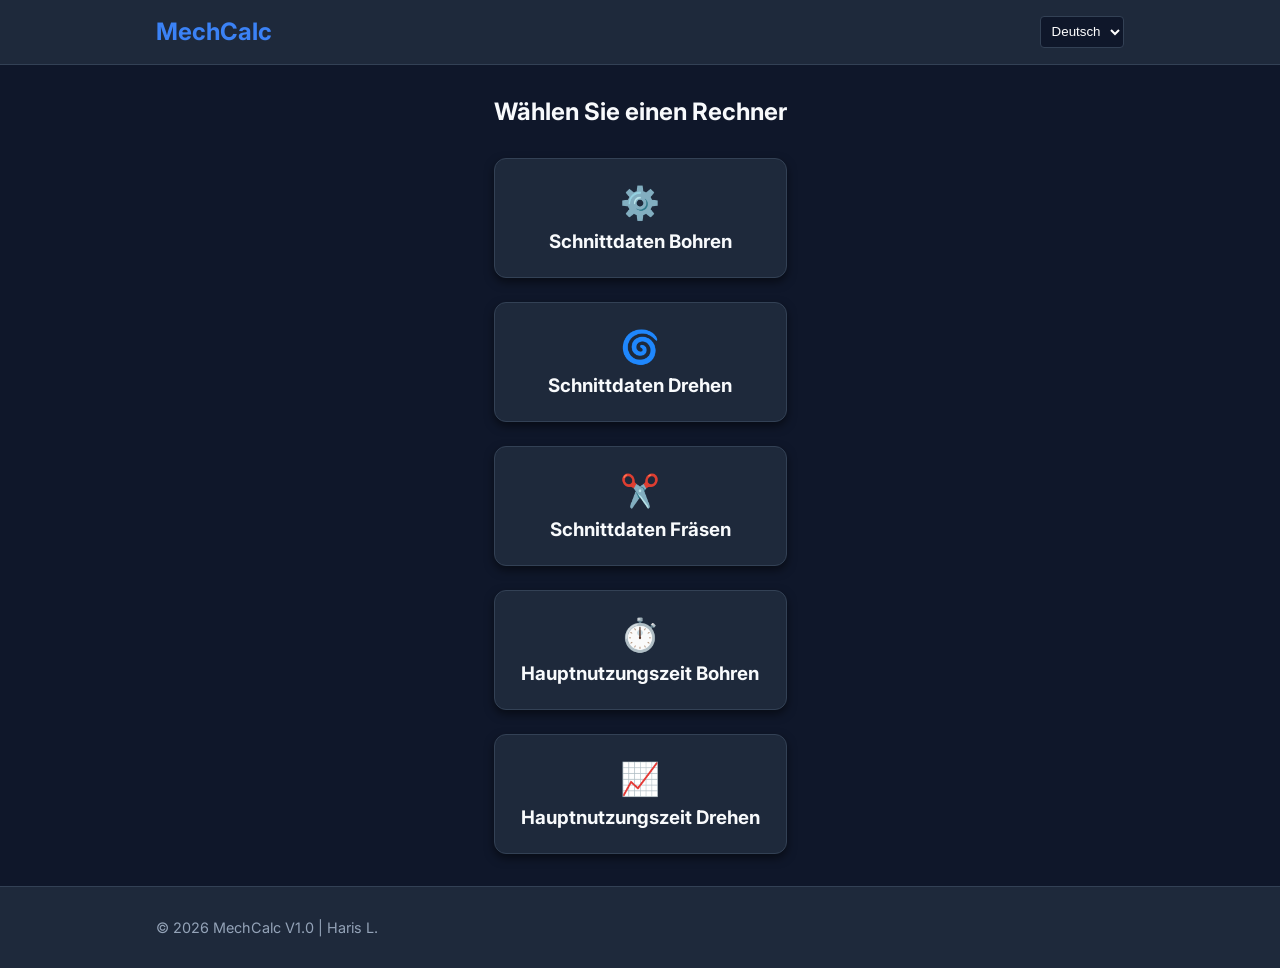
==== index.html @ 1c55ee6c "Add files via upload" ====
<!DOCTYPE html>
<html lang="de">
<head>
    <meta charset="UTF-8">
    <meta name="viewport" content="width=device-width, initial-scale=1.0">
    <title>MechCalc - Zerspanungsrechner</title>
    <link rel="stylesheet" href="style.css">
    <link href="https://fonts.googleapis.com/css2?family=Inter:wght@300;400;600&display=swap" rel="stylesheet">
</head>
<body>

    <header>
        <div class="header-container">
            <h1 id="logo" onclick="showSection('home')">MechCalc</h1>
            <div class="lang-selector">
                <select id="lang-dropdown" onchange="changeLanguage(this.value)">
                    <option value="de">Deutsch</option>
                    <option value="en">English</option>
                    <option value="it">Italiano</option>
                </select>
            </div>
        </div>
    </header>

    <main class="container">
        
        <!-- NAVIGATION -->
        <section id="home" class="active">
            <h2 data-i18n="home_title">Wählen Sie einen Rechner</h2>
            <div class="grid">
                <div class="card nav-card" onclick="showSection('calc-bohren')">
                    <div class="icon">⚙️</div>
                    <h3 data-i18n="nav_bohren_vc">Schnittdaten Bohren</h3>
                </div>
                <div class="card nav-card" onclick="showSection('calc-drehen')">
                    <div class="icon">🌀</div>
                    <h3 data-i18n="nav_drehen_vc">Schnittdaten Drehen</h3>
                </div>
                <div class="card nav-card" onclick="showSection('calc-fraesen')">
                    <div class="icon">✂️</div>
                    <h3 data-i18n="nav_fraesen_vc">Schnittdaten Fräsen</h3>
                </div>
                <div class="card nav-card" onclick="showSection('th-bohren')">
                    <div class="icon">⏱️</div>
                    <h3 data-i18n="nav_bohren_th">Hauptnutzungszeit Bohren</h3>
                </div>
                <div class="card nav-card" onclick="showSection('th-drehen')">
                    <div class="icon">📈</div>
                    <h3 data-i18n="nav_drehen_th">Hauptnutzungszeit Drehen</h3>
                </div>
            </div>
        </section>

        <!-- RECHNER ANZEIGE -->
        <section id="calculator-view" class="hidden">
            <button class="btn-secondary" onclick="showSection('home')" data-i18n="btn_back">← Zurück</button>
            
            <div class="card main-calc-card">
                <h2 id="calc-title">Titel</h2>
                
                <div id="input-fields" class="input-grid">
                    <!-- Felder werden per JS generiert -->
                </div>

                <button class="btn-primary" onclick="calculate()" data-i18n="btn_calc">Berechnen</button>

                <div class="results-container">
                    <h3 data-i18n="title_results">Ergebnisse:</h3>
                    <div id="results-display"></div>
                </div>
            </div>
        </section>
    </main>

    <footer>
        <div class="footer-container">
            <p>&copy; 2026 MechCalc V1.0 | Haris L.</p>
        </div>
    </footer>

    <script src="script.js"></script>
</body>
</html>
---- style.css ----
:root {
    --primary: #3b82f6;
    --primary-dark: #2563eb;
    --bg-color: #0f172a;
    --card-bg: #1e293b;
    --text-main: #f8fafc;
    --text-muted: #94a3b8;
    --border: #334155;
    --shadow: 0 4px 10px rgba(0, 0, 0, 0.5);
}

* { box-sizing: border-box; margin: 0; padding: 0; }

body {
    font-family: 'Inter', sans-serif;
    background-color: var(--bg-color);
    color: var(--text-main);
    min-height: 100vh;
    display: flex;
    flex-direction: column;
}

.container { 
    max-width: 1000px; 
    margin: 2rem auto; 
    padding: 0 1rem; 
    flex: 1;
}

header {
    background: #1e293b;
    padding: 1rem 0;
    border-bottom: 1px solid var(--border);
}

.header-container {
    max-width: 1000px;
    margin: 0 auto;
    display: flex;
    justify-content: space-between;
    align-items: center;
    padding: 0 1rem;
}

h1#logo { color: var(--primary); cursor: pointer; font-size: 1.5rem; }

.lang-selector select {
    background: #0f172a;
    color: white;
    border: 1px solid var(--border);
    padding: 0.4rem;
    border-radius: 4px;
}

.grid {
    display: grid;
    grid-template-columns: repeat(auto-fit, minmax(250px, 1fr));
    gap: 1.5rem;
    margin-top: 2rem;
}

.card {
    background: var(--card-bg);
    border-radius: 12px;
    padding: 1.5rem;
    box-shadow: var(--shadow);
    border: 1px solid var(--border);
}

.nav-card { text-align: center; cursor: pointer; transition: 0.2s; }
.nav-card:hover { transform: translateY(-3px); border-color: var(--primary); background: #2d3e50; }
.nav-card .icon { font-size: 2rem; margin-bottom: 0.5rem; }

.hidden { display: none; }

.btn-primary {
    background: var(--primary);
    color: white;
    border: none;
    padding: 0.8rem;
    border-radius: 8px;
    font-weight: 600;
    cursor: pointer;
    width: 100%;
    margin-top: 1rem;
}

.btn-secondary {
    background: transparent;
    color: var(--text-muted);
    border: 1px solid var(--border);
    padding: 0.4rem 0.8rem;
    border-radius: 6px;
    margin-bottom: 1rem;
    cursor: pointer;
}

.input-grid { display: grid; grid-template-columns: 1fr 1fr; gap: 1rem; margin-top: 1rem; }
.input-group { display: flex; flex-direction: column; }
.input-group label { font-size: 0.8rem; font-weight: 600; color: var(--text-muted); margin-bottom: 0.2rem; }
.input-group input { 
    padding: 0.6rem; 
    border: 1px solid var(--border); 
    border-radius: 6px; 
    background: #0f172a; 
    color: white; 
}

.results-container { margin-top: 1.5rem; background: #0f172a; padding: 1rem; border-radius: 8px; }
.res-row { display: flex; justify-content: space-between; padding: 0.4rem 0; border-bottom: 1px solid var(--border); }
.res-val { font-weight: 700; color: var(--primary); }

footer {
    padding: 2rem 0;
    border-top: 1px solid var(--border);
    background: #1e293b;
}

.footer-container {
    max-width: 1000px;
    margin: 0 auto;
    padding: 0 1rem;
    text-align: left;
    color: var(--text-muted);
    font-size: 0.9rem;
}

@media (max-width: 600px) { .input-grid { grid-template-columns: 1fr; } }
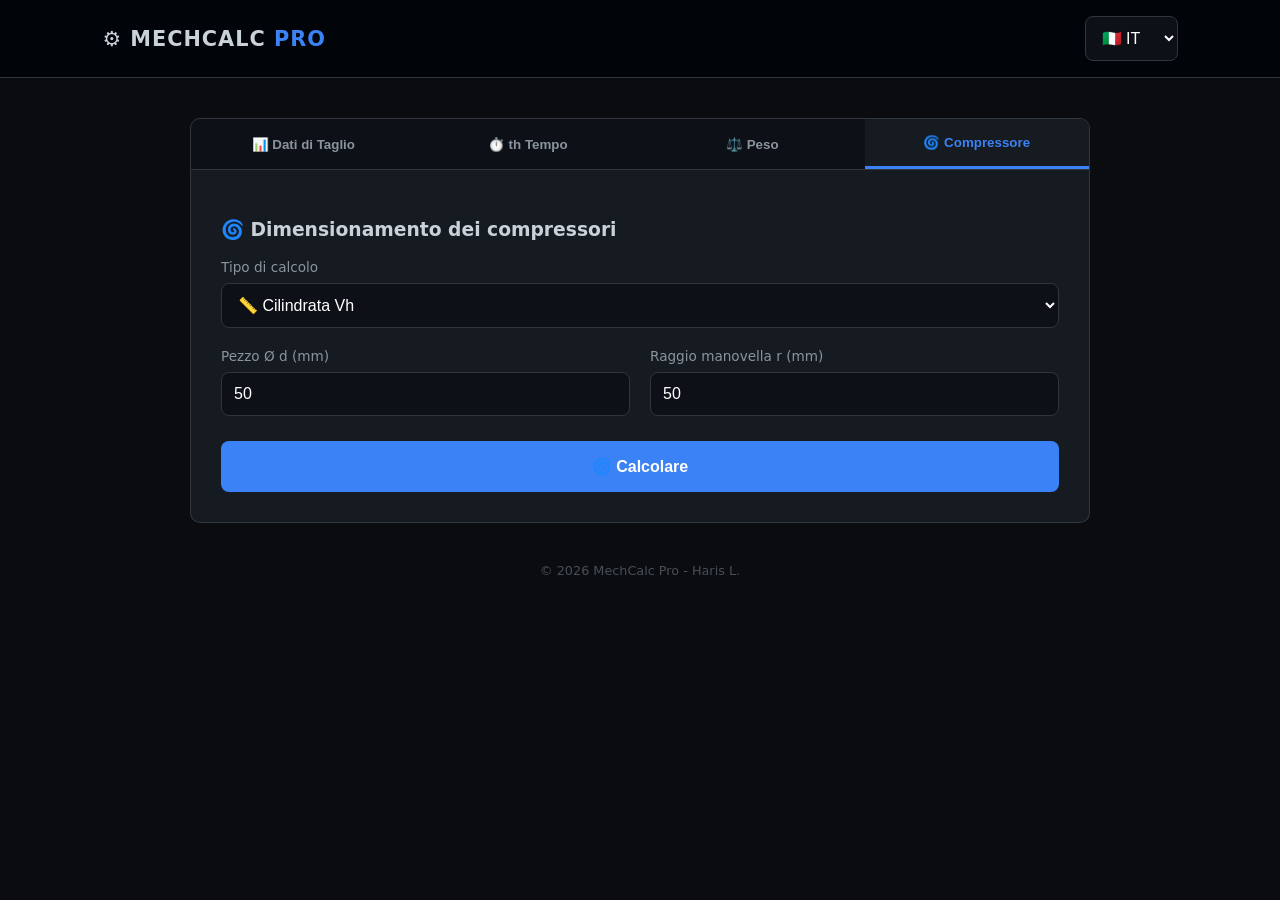
==== commit 7418770f: "Add files via upload" ====
--- a/index.html
+++ b/index.html
@@ -1,83 +1,106 @@
 <!DOCTYPE html>
-<html lang="de">
+<html lang="it">
 <head>
     <meta charset="UTF-8">
     <meta name="viewport" content="width=device-width, initial-scale=1.0">
-    <title>MechCalc - Zerspanungsrechner</title>
+    <title>MechCalc Pro</title>
     <link rel="stylesheet" href="style.css">
-    <link href="https://fonts.googleapis.com/css2?family=Inter:wght@300;400;600&display=swap" rel="stylesheet">
 </head>
 <body>
 
-    <header>
-        <div class="header-container">
-            <h1 id="logo" onclick="showSection('home')">MechCalc</h1>
-            <div class="lang-selector">
-                <select id="lang-dropdown" onchange="changeLanguage(this.value)">
-                    <option value="de">Deutsch</option>
-                    <option value="en">English</option>
-                    <option value="it">Italiano</option>
+<header>
+    <div class="logo">⚙️ MECHCALC <span style="color:#3b82f6">PRO</span></div>
+    <div class="lang-container">
+        <select id="lang-switcher" onchange="changeLanguage(this.value)">
+            <option value="it">🇮🇹 IT</option>
+            <option value="de">🇩🇪 DE</option>
+            <option value="en">🇺🇸 EN</option>
+        </select>
+    </div>
+</header>
+
+<div class="main-container">
+    <nav class="tab-nav">
+        <button class="tab-btn" onclick="openTab(event, 'tab-cutting')" id="btn-t1">📊 Dati di Taglio</button>
+        <button class="tab-btn" onclick="openTab(event, 'tab-time')" id="btn-t2">⏱️ th Tempo</button>
+        <button class="tab-btn" onclick="openTab(event, 'tab-weight')" id="btn-t3">⚖️ Peso</button>
+        <button class="tab-btn active" onclick="openTab(event, 'tab-comp')" id="btn-t4">🌀 Compressore</button>
+    </nav>
+
+    <!-- TAB: SCHNITTDATEN -->
+    <section id="tab-cutting" class="content-panel">
+        <div class="sub-nav">
+            <button class="sub-btn active" onclick="openSubTab(event, 'turn')" id="sbtn-turn">🔄 Tornitura</button>
+            <button class="sub-btn" onclick="openSubTab(event, 'mill')" id="sbtn-mill">🚜 Fresatura</button>
+        </div>
+        <div class="calc-grid">
+            <div class="form-group"><label id="lbl-d">Ø d (mm)</label><input type="number" id="in-d" value="50"></div>
+            <div class="form-group"><label id="lbl-vc">vc (m/min)</label><input type="number" id="in-vc" value="200"></div>
+            <div class="form-group"><label id="lbl-f">f (mm/g)</label><input type="number" id="in-f" value="0.2"></div>
+        </div>
+        <button class="action-btn" onclick="calculateCutting()" id="btn-calc1">🚀 Calcolare</button>
+        <div id="res-cut" class="result-display"></div>
+    </section>
+
+    <!-- TAB: HAUPTNUTZUNGSZEIT -->
+    <section id="tab-time" class="content-panel">
+        <h3 id="h-time">⏱️ Tempo di lavorazione th</h3>
+        <div class="calc-grid">
+            <div class="form-group"><label id="lbl-l">Lunghezza L (mm)</label><input type="number" id="in-time-l" value="100"></div>
+            <div class="form-group"><label id="lbl-n">Giri n (1/min)</label><input type="number" id="in-time-n" value="1200"></div>
+            <div class="form-group"><label id="lbl-ft">Avanzamento f (mm/g)</label><input type="number" id="in-time-f" value="0.2"></div>
+            <div class="form-group"><label id="lbl-i">Passate i</label><input type="number" id="in-time-i" value="1"></div>
+        </div>
+        <button class="action-btn" onclick="calculateTime()" id="btn-calc2">⏱️ th Calcolare</button>
+        <div id="res-time" class="result-display"></div>
+    </section>
+
+    <!-- TAB: GEWICHT -->
+    <section id="tab-weight" class="content-panel">
+        <h3 id="h-weight">⚖️ Calcolo del Peso</h3>
+        <div class="calc-grid">
+            <div class="form-group">
+                <label id="lbl-mat">Materiale</label>
+                <select id="in-w-rho">
+                    <option value="7.85">Stahl / Acciaio (7.85)</option>
+                    <option value="2.7">Alu (2.7)</option>
                 </select>
             </div>
+            <div class="form-group">
+                <label id="lbl-form">Profilo</label>
+                <select id="in-w-form" onchange="toggleWeightInputs()">
+                    <option value="round" id="opt-round">⭕ Tondo</option>
+                    <option value="flat" id="opt-flat">🟦 Piatto</option>
+                </select>
+            </div>
+            <div id="w-d-div" class="form-group"><label id="lbl-wd">Ø d (mm)</label><input type="number" id="in-w-d" value="30"></div>
+            <div id="w-flat-div" class="calc-grid" style="display:none; grid-column: span 2; margin:0;">
+                <div class="form-group"><label id="lbl-wb">B (mm)</label><input type="number" id="in-w-b" value="50"></div>
+                <div class="form-group"><label id="lbl-wh">H (mm)</label><input type="number" id="in-w-h" value="10"></div>
+            </div>
+            <div class="form-group"><label id="lbl-wl">L (mm)</label><input type="number" id="in-w-l" value="1000"></div>
         </div>
-    </header>
+        <button class="action-btn" onclick="calculateWeight()" id="btn-calc3">⚖️ Calcolare</button>
+        <div id="res-weight" class="result-display"></div>
+    </section>
 
-    <main class="container">
-        
-        <!-- NAVIGATION -->
-        <section id="home" class="active">
-            <h2 data-i18n="home_title">Wählen Sie einen Rechner</h2>
-            <div class="grid">
-                <div class="card nav-card" onclick="showSection('calc-bohren')">
-                    <div class="icon">⚙️</div>
-                    <h3 data-i18n="nav_bohren_vc">Schnittdaten Bohren</h3>
-                </div>
-                <div class="card nav-card" onclick="showSection('calc-drehen')">
-                    <div class="icon">🌀</div>
-                    <h3 data-i18n="nav_drehen_vc">Schnittdaten Drehen</h3>
-                </div>
-                <div class="card nav-card" onclick="showSection('calc-fraesen')">
-                    <div class="icon">✂️</div>
-                    <h3 data-i18n="nav_fraesen_vc">Schnittdaten Fräsen</h3>
-                </div>
-                <div class="card nav-card" onclick="showSection('th-bohren')">
-                    <div class="icon">⏱️</div>
-                    <h3 data-i18n="nav_bohren_th">Hauptnutzungszeit Bohren</h3>
-                </div>
-                <div class="card nav-card" onclick="showSection('th-drehen')">
-                    <div class="icon">📈</div>
-                    <h3 data-i18n="nav_drehen_th">Hauptnutzungszeit Drehen</h3>
-                </div>
-            </div>
-        </section>
+    <!-- TAB: KOMPRESSOR (Fokus aus grafik_6.png) -->
+    <section id="tab-comp" class="content-panel active">
+        <h3 id="h-comp">🌀 Dimensionamento dei compressori</h3>
+        <div class="form-group">
+            <label id="lbl-comp-sel">Tipo di calcolo</label>
+            <select id="comp-selector" onchange="renderCompInputs()">
+                <!-- Wird dynamisch durch JS befüllt -->
+            </select>
+        </div>
+        <div id="comp-inputs" class="calc-grid" style="margin-top:20px;"></div>
+        <button class="action-btn" onclick="calculateCompressor()" id="btn-calc4">🌀 Calcolare</button>
+        <div id="res-comp" class="result-display"></div>
+    </section>
+</div>
 
-        <!-- RECHNER ANZEIGE -->
-        <section id="calculator-view" class="hidden">
-            <button class="btn-secondary" onclick="showSection('home')" data-i18n="btn_back">← Zurück</button>
-            
-            <div class="card main-calc-card">
-                <h2 id="calc-title">Titel</h2>
-                
-                <div id="input-fields" class="input-grid">
-                    <!-- Felder werden per JS generiert -->
-                </div>
+<footer>© 2026 MechCalc Pro - Haris L.</footer>
 
-                <button class="btn-primary" onclick="calculate()" data-i18n="btn_calc">Berechnen</button>
-
-                <div class="results-container">
-                    <h3 data-i18n="title_results">Ergebnisse:</h3>
-                    <div id="results-display"></div>
-                </div>
-            </div>
-        </section>
-    </main>
-
-    <footer>
-        <div class="footer-container">
-            <p>&copy; 2026 MechCalc V1.0 | Haris L.</p>
-        </div>
-    </footer>
-
-    <script src="script.js"></script>
+<script src="script.js"></script>
 </body>
 </html>
--- a/style.css
+++ b/style.css
@@ -1,128 +1,92 @@
 :root {
-    --primary: #3b82f6;
-    --primary-dark: #2563eb;
-    --bg-color: #0f172a;
-    --card-bg: #1e293b;
-    --text-main: #f8fafc;
-    --text-muted: #94a3b8;
-    --border: #334155;
-    --shadow: 0 4px 10px rgba(0, 0, 0, 0.5);
+    --bg: #0a0c10;
+    --card: #161b22;
+    --border: #30363d;
+    --accent: #3b82f6;
+    --text: #c9d1d9;
+    --input-bg: #0d1117;
 }
 
-* { box-sizing: border-box; margin: 0; padding: 0; }
-
 body {
-    font-family: 'Inter', sans-serif;
-    background-color: var(--bg-color);
-    color: var(--text-main);
-    min-height: 100vh;
-    display: flex;
-    flex-direction: column;
-}
-
-.container { 
-    max-width: 1000px; 
-    margin: 2rem auto; 
-    padding: 0 1rem; 
-    flex: 1;
+    font-family: 'Segoe UI', system-ui, sans-serif;
+    background-color: var(--bg);
+    color: var(--text);
+    margin: 0;
+    -webkit-font-smoothing: antialiased;
 }
 
 header {
-    background: #1e293b;
-    padding: 1rem 0;
+    padding: 1rem 8%;
+    display: flex;
+    justify-content: space-between;
+    align-items: center;
+    background: #010409;
     border-bottom: 1px solid var(--border);
 }
 
-.header-container {
-    max-width: 1000px;
-    margin: 0 auto;
+.logo { font-weight: 800; font-size: 1.3rem; letter-spacing: 1px; }
+
+.main-container { max-width: 900px; margin: 40px auto; padding: 0 20px; }
+
+.tab-nav {
     display: flex;
-    justify-content: space-between;
-    align-items: center;
-    padding: 0 1rem;
+    background: #0d1117;
+    border: 1px solid var(--border);
+    border-radius: 10px 10px 0 0;
+    overflow: hidden;
 }
 
-h1#logo { color: var(--primary); cursor: pointer; font-size: 1.5rem; }
-
-.lang-selector select {
-    background: #0f172a;
-    color: white;
-    border: 1px solid var(--border);
-    padding: 0.4rem;
-    border-radius: 4px;
+.tab-btn {
+    flex: 1; padding: 16px; border: none; background: transparent;
+    color: #8b949e; cursor: pointer; font-weight: 600; transition: 0.2s;
 }
 
-.grid {
-    display: grid;
-    grid-template-columns: repeat(auto-fit, minmax(250px, 1fr));
-    gap: 1.5rem;
-    margin-top: 2rem;
+.tab-btn.active {
+    background: var(--card);
+    color: var(--accent);
+    border-bottom: 3px solid var(--accent);
 }
 
-.card {
-    background: var(--card-bg);
-    border-radius: 12px;
-    padding: 1.5rem;
-    box-shadow: var(--shadow);
+.content-panel {
+    background: var(--card);
     border: 1px solid var(--border);
+    border-top: none;
+    padding: 30px;
+    border-radius: 0 0 10px 10px;
+    display: none;
 }
 
-.nav-card { text-align: center; cursor: pointer; transition: 0.2s; }
-.nav-card:hover { transform: translateY(-3px); border-color: var(--primary); background: #2d3e50; }
-.nav-card .icon { font-size: 2rem; margin-bottom: 0.5rem; }
+.content-panel.active { display: block; }
 
-.hidden { display: none; }
+.sub-nav { display: flex; gap: 10px; margin-bottom: 20px; }
+.sub-btn {
+    background: var(--input-bg); border: 1px solid var(--border);
+    color: var(--text); padding: 8px 15px; border-radius: 6px; cursor: pointer;
+}
+.sub-btn.active { border-color: var(--accent); color: var(--accent); }
 
-.btn-primary {
-    background: var(--primary);
-    color: white;
-    border: none;
-    padding: 0.8rem;
-    border-radius: 8px;
-    font-weight: 600;
-    cursor: pointer;
-    width: 100%;
-    margin-top: 1rem;
+.calc-grid { display: grid; grid-template-columns: repeat(auto-fit, minmax(200px, 1fr)); gap: 20px; }
+
+.form-group label { display: block; font-size: 0.85rem; margin-bottom: 8px; color: #8b949e; }
+
+input, select {
+    width: 100%; padding: 12px; background: var(--input-bg);
+    border: 1px solid var(--border); color: white; border-radius: 8px;
+    box-sizing: border-box; font-size: 1rem;
 }
 
-.btn-secondary {
-    background: transparent;
-    color: var(--text-muted);
-    border: 1px solid var(--border);
-    padding: 0.4rem 0.8rem;
-    border-radius: 6px;
-    margin-bottom: 1rem;
-    cursor: pointer;
+.action-btn {
+    width: 100%; padding: 16px; margin-top: 25px;
+    background: var(--accent); color: white; border: none;
+    border-radius: 8px; font-weight: bold; cursor: pointer; font-size: 1rem;
 }
 
-.input-grid { display: grid; grid-template-columns: 1fr 1fr; gap: 1rem; margin-top: 1rem; }
-.input-group { display: flex; flex-direction: column; }
-.input-group label { font-size: 0.8rem; font-weight: 600; color: var(--text-muted); margin-bottom: 0.2rem; }
-.input-group input { 
-    padding: 0.6rem; 
-    border: 1px solid var(--border); 
-    border-radius: 6px; 
-    background: #0f172a; 
-    color: white; 
+.action-btn:hover { background: #2563eb; }
+
+.result-display {
+    margin-top: 25px; padding: 15px; background: rgba(59, 130, 246, 0.1);
+    border-radius: 8px; display: none; text-align: center;
+    border-left: 4px solid var(--accent); font-weight: bold;
 }
 
-.results-container { margin-top: 1.5rem; background: #0f172a; padding: 1rem; border-radius: 8px; }
-.res-row { display: flex; justify-content: space-between; padding: 0.4rem 0; border-bottom: 1px solid var(--border); }
-.res-val { font-weight: 700; color: var(--primary); }
-
-footer {
-    padding: 2rem 0;
-    border-top: 1px solid var(--border);
-    background: #1e293b;
-}
-
-.footer-container {
-    max-width: 1000px;
-    margin: 0 auto;
-    padding: 0 1rem;
-    text-align: left;
-    color: var(--text-muted);
-    font-size: 0.9rem;
-}
-
-@media (max-width: 600px) { .input-grid { grid-template-columns: 1fr; } }+footer { text-align: center; margin: 40px; color: #484f58; font-size: 0.8rem; }
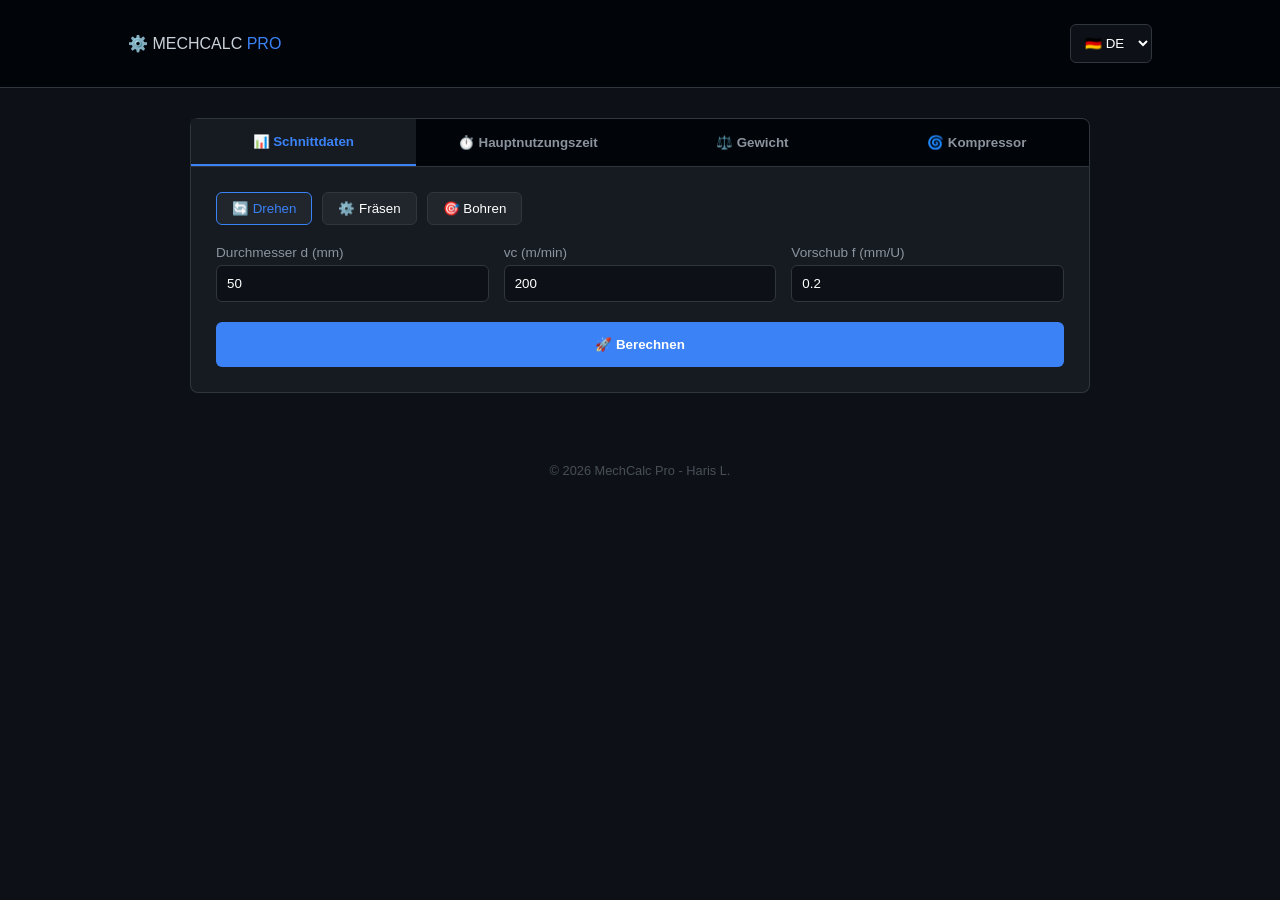
==== commit c8276b85: "Add files via upload" ====
--- a/index.html
+++ b/index.html
@@ -1,5 +1,5 @@
 <!DOCTYPE html>
-<html lang="it">
+<html lang="de">
 <head>
     <meta charset="UTF-8">
     <meta name="viewport" content="width=device-width, initial-scale=1.0">
@@ -12,8 +12,8 @@
     <div class="logo">⚙️ MECHCALC <span style="color:#3b82f6">PRO</span></div>
     <div class="lang-container">
         <select id="lang-switcher" onchange="changeLanguage(this.value)">
+            <option value="de">🇩🇪 DE</option>
             <option value="it">🇮🇹 IT</option>
-            <option value="de">🇩🇪 DE</option>
             <option value="en">🇺🇸 EN</option>
         </select>
     </div>
@@ -21,86 +21,83 @@
 
 <div class="main-container">
     <nav class="tab-nav">
-        <button class="tab-btn" onclick="openTab(event, 'tab-cutting')" id="btn-t1">📊 Dati di Taglio</button>
-        <button class="tab-btn" onclick="openTab(event, 'tab-time')" id="btn-t2">⏱️ th Tempo</button>
-        <button class="tab-btn" onclick="openTab(event, 'tab-weight')" id="btn-t3">⚖️ Peso</button>
-        <button class="tab-btn active" onclick="openTab(event, 'tab-comp')" id="btn-t4">🌀 Compressore</button>
+        <button class="tab-btn active" onclick="openTab(event, 'tab-cutting')" id="t1">📊 Schnittdaten</button>
+        <button class="tab-btn" onclick="openTab(event, 'tab-time')" id="t2">⏱️ Hauptnutzungszeit</button>
+        <button class="tab-btn" onclick="openTab(event, 'tab-weight')" id="t3">⚖️ Gewicht</button>
+        <button class="tab-btn" onclick="openTab(event, 'tab-comp')" id="t4">🌀 Kompressor</button>
     </nav>
 
-    <!-- TAB: SCHNITTDATEN -->
-    <section id="tab-cutting" class="content-panel">
+    <section id="tab-cutting" class="content-panel active">
         <div class="sub-nav">
-            <button class="sub-btn active" onclick="openSubTab(event, 'turn')" id="sbtn-turn">🔄 Tornitura</button>
-            <button class="sub-btn" onclick="openSubTab(event, 'mill')" id="sbtn-mill">🚜 Fresatura</button>
+            <button class="sub-btn active" onclick="openSubTab(event, 'cut-turning')" id="st1">🔄 Drehen</button>
+            <button class="sub-btn" onclick="openSubTab(event, 'cut-milling')" id="st2">⚙️ Fräsen</button>
+            <button class="sub-btn" onclick="openSubTab(event, 'cut-drilling')" id="st3">🎯 Bohren</button>
         </div>
-        <div class="calc-grid">
-            <div class="form-group"><label id="lbl-d">Ø d (mm)</label><input type="number" id="in-d" value="50"></div>
-            <div class="form-group"><label id="lbl-vc">vc (m/min)</label><input type="number" id="in-vc" value="200"></div>
-            <div class="form-group"><label id="lbl-f">f (mm/g)</label><input type="number" id="in-f" value="0.2"></div>
+        <div class="calc-grid" id="cutting-inputs">
+            <div class="form-group"><label id="lbl-d">Durchmesser d (mm)</label><input type="number" id="c-d" value="50"></div>
+            <div class="form-group"><label id="lbl-vc">vc (m/min)</label><input type="number" id="c-vc" value="200"></div>
+            <div class="form-group"><label id="lbl-f">f (mm/U)</label><input type="number" id="c-f" value="0.2"></div>
+            <div class="form-group mill-only" style="display:none"><label id="lbl-z">Zähnezahl z</label><input type="number" id="c-z" value="4"></div>
         </div>
-        <button class="action-btn" onclick="calculateCutting()" id="btn-calc1">🚀 Calcolare</button>
+        <button class="action-btn" onclick="calculateCutting()" id="btn-c">🚀 Berechnen</button>
         <div id="res-cut" class="result-display"></div>
     </section>
 
-    <!-- TAB: HAUPTNUTZUNGSZEIT -->
     <section id="tab-time" class="content-panel">
-        <h3 id="h-time">⏱️ Tempo di lavorazione th</h3>
+        <h3 id="h-time">⏱️ Hauptnutzungszeit</h3>
+        <div class="sub-nav">
+            <button class="sub-btn active" onclick="setThMode('turn')" id="st-th1">🔄 Drehen</button>
+            <button class="sub-btn" onclick="setThMode('drill')" id="st-th2">🎯 Bohren</button>
+        </div>
         <div class="calc-grid">
-            <div class="form-group"><label id="lbl-l">Lunghezza L (mm)</label><input type="number" id="in-time-l" value="100"></div>
-            <div class="form-group"><label id="lbl-n">Giri n (1/min)</label><input type="number" id="in-time-n" value="1200"></div>
-            <div class="form-group"><label id="lbl-ft">Avanzamento f (mm/g)</label><input type="number" id="in-time-f" value="0.2"></div>
-            <div class="form-group"><label id="lbl-i">Passate i</label><input type="number" id="in-time-i" value="1"></div>
+            <div class="form-group"><label id="lbl-l">Schnittlänge L (mm)</label><input type="number" id="th-l" value="100"></div>
+            <div class="form-group"><label id="lbl-la">Anlauf la (mm)</label><input type="number" id="th-la" value="2"></div>
+            <div class="form-group"><label id="lbl-lu">Überlauf lu (mm)</label><input type="number" id="th-lu" value="2"></div>
+            <div class="form-group"><label id="lbl-tn">Drehzahl n (1/min)</label><input type="number" id="th-n" value="1000"></div>
+            <div class="form-group"><label id="lbl-tf">Vorschub f (mm/U)</label><input type="number" id="th-f" value="0.2"></div>
+            <div class="form-group"><label id="lbl-ti">Anzahl Schnitte i</label><input type="number" id="th-i" value="1"></div>
         </div>
-        <button class="action-btn" onclick="calculateTime()" id="btn-calc2">⏱️ th Calcolare</button>
+        <button class="action-btn" onclick="calculateTh()" id="btn-th">🚀 th Berechnen</button>
         <div id="res-time" class="result-display"></div>
     </section>
 
-    <!-- TAB: GEWICHT -->
     <section id="tab-weight" class="content-panel">
-        <h3 id="h-weight">⚖️ Calcolo del Peso</h3>
+        <h3 id="h-weight">⚖️ Gewichtsberechnung</h3>
         <div class="calc-grid">
-            <div class="form-group">
-                <label id="lbl-mat">Materiale</label>
-                <select id="in-w-rho">
-                    <option value="7.85">Stahl / Acciaio (7.85)</option>
+            <div class="form-group"><label id="lbl-mat">Material (g/cm³)</label>
+                <select id="w-rho">
+                    <option value="7.85">Stahl (7.85)</option>
                     <option value="2.7">Alu (2.7)</option>
                 </select>
             </div>
-            <div class="form-group">
-                <label id="lbl-form">Profilo</label>
-                <select id="in-w-form" onchange="toggleWeightInputs()">
-                    <option value="round" id="opt-round">⭕ Tondo</option>
-                    <option value="flat" id="opt-flat">🟦 Piatto</option>
+            <div class="form-group"><label id="lbl-form">Form</label>
+                <select id="w-form" onchange="toggleWeightInputs()">
+                    <option value="round" id="opt-r">Rund</option>
+                    <option value="flat" id="opt-f">Flach</option>
                 </select>
             </div>
-            <div id="w-d-div" class="form-group"><label id="lbl-wd">Ø d (mm)</label><input type="number" id="in-w-d" value="30"></div>
-            <div id="w-flat-div" class="calc-grid" style="display:none; grid-column: span 2; margin:0;">
-                <div class="form-group"><label id="lbl-wb">B (mm)</label><input type="number" id="in-w-b" value="50"></div>
-                <div class="form-group"><label id="lbl-wh">H (mm)</label><input type="number" id="in-w-h" value="10"></div>
-            </div>
-            <div class="form-group"><label id="lbl-wl">L (mm)</label><input type="number" id="in-w-l" value="1000"></div>
+            <div class="form-group" id="w-d-box"><label id="lbl-wd">Ø d (mm)</label><input type="number" id="w-d" value="20"></div>
+            <div class="form-group w-flat-box" style="display:none"><label id="lbl-wb">Breite B (mm)</label><input type="number" id="w-b" value="50"></div>
+            <div class="form-group w-flat-box" style="display:none"><label id="lbl-wh">Höhe H (mm)</label><input type="number" id="w-h" value="10"></div>
+            <div class="form-group"><label id="lbl-wl">Länge L (mm)</label><input type="number" id="w-l" value="1000"></div>
         </div>
-        <button class="action-btn" onclick="calculateWeight()" id="btn-calc3">⚖️ Calcolare</button>
+        <button class="action-btn" onclick="calculateWeight()" id="btn-w">🚀 Masse berechnen</button>
         <div id="res-weight" class="result-display"></div>
     </section>
 
-    <!-- TAB: KOMPRESSOR (Fokus aus grafik_6.png) -->
-    <section id="tab-comp" class="content-panel active">
-        <h3 id="h-comp">🌀 Dimensionamento dei compressori</h3>
+    <section id="tab-comp" class="content-panel">
+        <h3 id="h-comp">🌀 Auslegung von Kompressoren</h3>
         <div class="form-group">
-            <label id="lbl-comp-sel">Tipo di calcolo</label>
-            <select id="comp-selector" onchange="renderCompInputs()">
-                <!-- Wird dynamisch durch JS befüllt -->
-            </select>
+            <label id="lbl-sel-comp">Berechnung wählen</label>
+            <select id="comp-mode" onchange="renderCompInputs()"></select>
         </div>
         <div id="comp-inputs" class="calc-grid" style="margin-top:20px;"></div>
-        <button class="action-btn" onclick="calculateCompressor()" id="btn-calc4">🌀 Calcolare</button>
+        <button class="action-btn" onclick="calculateComp()" id="btn-comp">🚀 Berechnen</button>
         <div id="res-comp" class="result-display"></div>
     </section>
 </div>
 
 <footer>© 2026 MechCalc Pro - Haris L.</footer>
-
 <script src="script.js"></script>
 </body>
 </html>
--- a/style.css
+++ b/style.css
@@ -1,22 +1,20 @@
 :root {
-    --bg: #0a0c10;
+    --bg: #0d1117;
     --card: #161b22;
     --border: #30363d;
     --accent: #3b82f6;
     --text: #c9d1d9;
-    --input-bg: #0d1117;
 }
 
 body {
-    font-family: 'Segoe UI', system-ui, sans-serif;
-    background-color: var(--bg);
+    font-family: 'Segoe UI', sans-serif;
+    background: var(--bg);
     color: var(--text);
     margin: 0;
-    -webkit-font-smoothing: antialiased;
 }
 
 header {
-    padding: 1rem 8%;
+    padding: 1.5rem 10%;
     display: flex;
     justify-content: space-between;
     align-items: center;
@@ -24,69 +22,24 @@
     border-bottom: 1px solid var(--border);
 }
 
-.logo { font-weight: 800; font-size: 1.3rem; letter-spacing: 1px; }
+.main-container { max-width: 900px; margin: 30px auto; padding: 0 15px; }
 
-.main-container { max-width: 900px; margin: 40px auto; padding: 0 20px; }
+.tab-nav { display: flex; background: #010409; border: 1px solid var(--border); border-radius: 8px 8px 0 0; }
+.tab-btn { flex: 1; padding: 15px; border: none; background: transparent; color: #8b949e; cursor: pointer; font-weight: 600; }
+.tab-btn.active { color: var(--accent); border-bottom: 2px solid var(--accent); background: var(--card); }
 
-.tab-nav {
-    display: flex;
-    background: #0d1117;
-    border: 1px solid var(--border);
-    border-radius: 10px 10px 0 0;
-    overflow: hidden;
-}
-
-.tab-btn {
-    flex: 1; padding: 16px; border: none; background: transparent;
-    color: #8b949e; cursor: pointer; font-weight: 600; transition: 0.2s;
-}
-
-.tab-btn.active {
-    background: var(--card);
-    color: var(--accent);
-    border-bottom: 3px solid var(--accent);
-}
-
-.content-panel {
-    background: var(--card);
-    border: 1px solid var(--border);
-    border-top: none;
-    padding: 30px;
-    border-radius: 0 0 10px 10px;
-    display: none;
-}
-
+.content-panel { background: var(--card); border: 1px solid var(--border); border-top: none; padding: 25px; border-radius: 0 0 8px 8px; display: none; }
 .content-panel.active { display: block; }
 
 .sub-nav { display: flex; gap: 10px; margin-bottom: 20px; }
-.sub-btn {
-    background: var(--input-bg); border: 1px solid var(--border);
-    color: var(--text); padding: 8px 15px; border-radius: 6px; cursor: pointer;
-}
+.sub-btn { background: #21262d; border: 1px solid var(--border); color: white; padding: 8px 15px; border-radius: 6px; cursor: pointer; }
 .sub-btn.active { border-color: var(--accent); color: var(--accent); }
 
-.calc-grid { display: grid; grid-template-columns: repeat(auto-fit, minmax(200px, 1fr)); gap: 20px; }
+.calc-grid { display: grid; grid-template-columns: repeat(auto-fit, minmax(200px, 1fr)); gap: 15px; }
+.form-group label { display: block; font-size: 0.85rem; margin-bottom: 5px; color: #8b949e; }
+input, select { width: 100%; padding: 10px; background: #0d1117; border: 1px solid var(--border); color: white; border-radius: 6px; box-sizing: border-box; }
 
-.form-group label { display: block; font-size: 0.85rem; margin-bottom: 8px; color: #8b949e; }
+.action-btn { width: 100%; padding: 15px; margin-top: 20px; background: var(--accent); color: white; border: none; border-radius: 6px; font-weight: bold; cursor: pointer; }
+.result-display { margin-top: 20px; padding: 15px; background: rgba(59, 130, 246, 0.1); border: 1px solid var(--accent); border-radius: 6px; display: none; text-align: center; }
 
-input, select {
-    width: 100%; padding: 12px; background: var(--input-bg);
-    border: 1px solid var(--border); color: white; border-radius: 8px;
-    box-sizing: border-box; font-size: 1rem;
-}
-
-.action-btn {
-    width: 100%; padding: 16px; margin-top: 25px;
-    background: var(--accent); color: white; border: none;
-    border-radius: 8px; font-weight: bold; cursor: pointer; font-size: 1rem;
-}
-
-.action-btn:hover { background: #2563eb; }
-
-.result-display {
-    margin-top: 25px; padding: 15px; background: rgba(59, 130, 246, 0.1);
-    border-radius: 8px; display: none; text-align: center;
-    border-left: 4px solid var(--accent); font-weight: bold;
-}
-
-footer { text-align: center; margin: 40px; color: #484f58; font-size: 0.8rem; }+footer { text-align: center; padding: 40px; font-size: 0.8rem; color: #484f58; }
